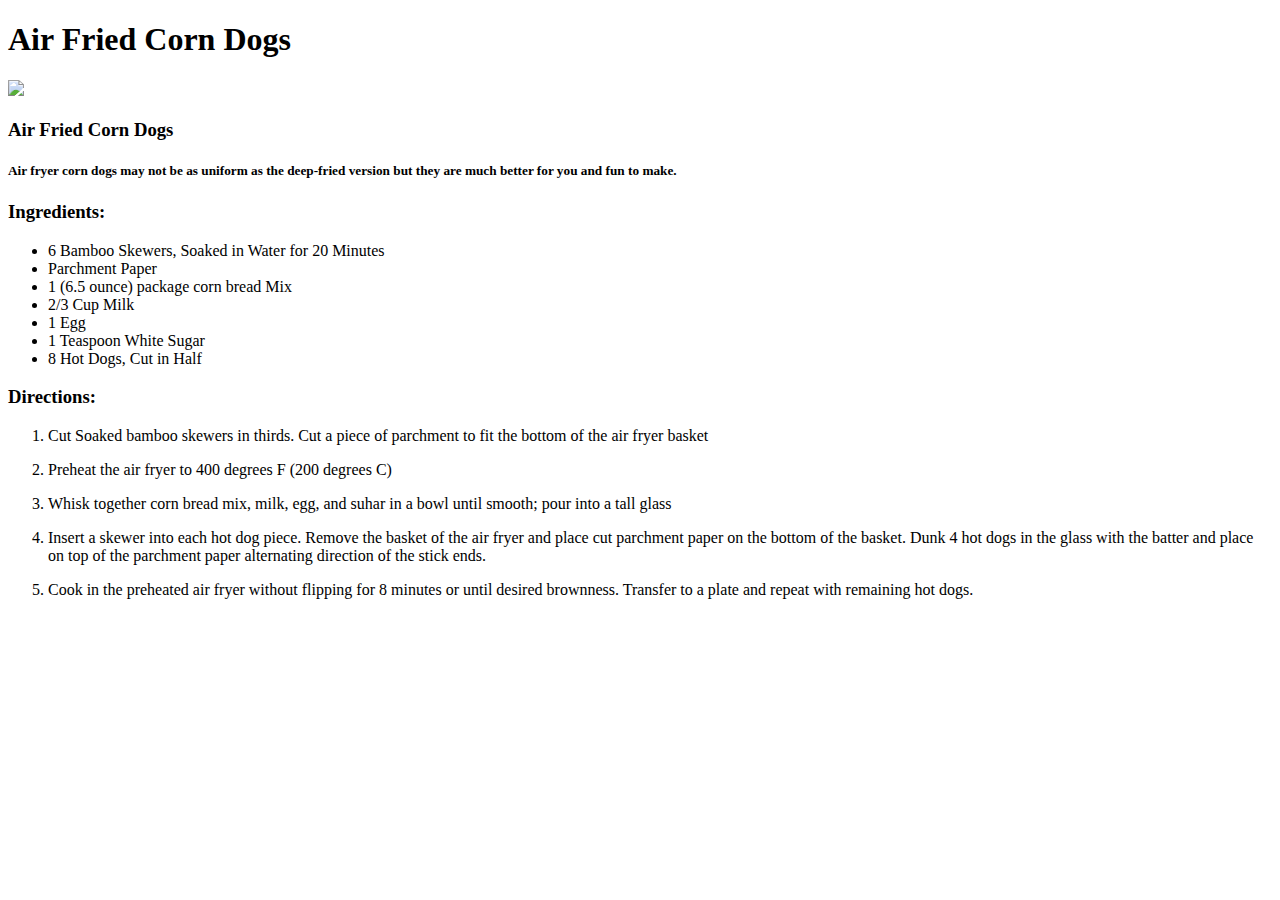
==== Recipes/Air-Fryer-Corn-Dogs.html @ f2ffbe10 "Changes committed, added: * air fryer corn dogs.html State fair corn dogs .html fried oreos .html" ====
<!DOCTYPE html>
    <html lang="en">
    <head>
        <meta charset="UTF-8">
        <meta name="viewport" content="width=device-width, initial-scale=1.0">
        <title>Air Fried Corn Dogs</title>
    </head>
        <body>
            <h1>Air Fried Corn Dogs</h1>
            <img src="/odin-recipe/images/Air Fried Corn Dogs.jpeg">
            <h3>Air Fried Corn Dogs</h3>
            <h5>Air fryer corn dogs may not be as uniform as the deep-fried version but they are much better for you and fun to make.</h5>
        <h3> Ingredients:</h3>
            <ul>
                <li>6 Bamboo Skewers, Soaked in Water for 20 Minutes</li>
                <li>Parchment Paper</li>
                <li>1 (6.5 ounce) package corn bread Mix</li>
                <li>2/3 Cup Milk</li>
                <li>1 Egg</li>
                <li>1 Teaspoon White Sugar</li>
                <li>8 Hot Dogs, Cut in Half</li>
            </ul>
            <h3> Directions:</h3>

<ol>
   <p> <li>Cut Soaked bamboo skewers in thirds. Cut a piece of parchment to fit the bottom of the air fryer basket</li></p>
   <p><li>Preheat the air fryer to 400 degrees F (200 degrees C)</li></p>
   <p> <li>Whisk together corn bread mix, milk, egg, and suhar in a bowl until smooth; pour into a tall glass</li></p>
   <p> <li>Insert a skewer into each hot dog piece. Remove the basket of the air fryer and place cut parchment paper on the bottom of the basket. Dunk 4 hot dogs in the glass with the batter and place on top of the parchment paper alternating direction of the stick ends.</li></p>
   <p> <li>Cook in the preheated air fryer without flipping for 8 minutes or until desired brownness. Transfer to a plate and repeat with remaining hot dogs.</li></p>
</ol>
        
    </body>
    </html>
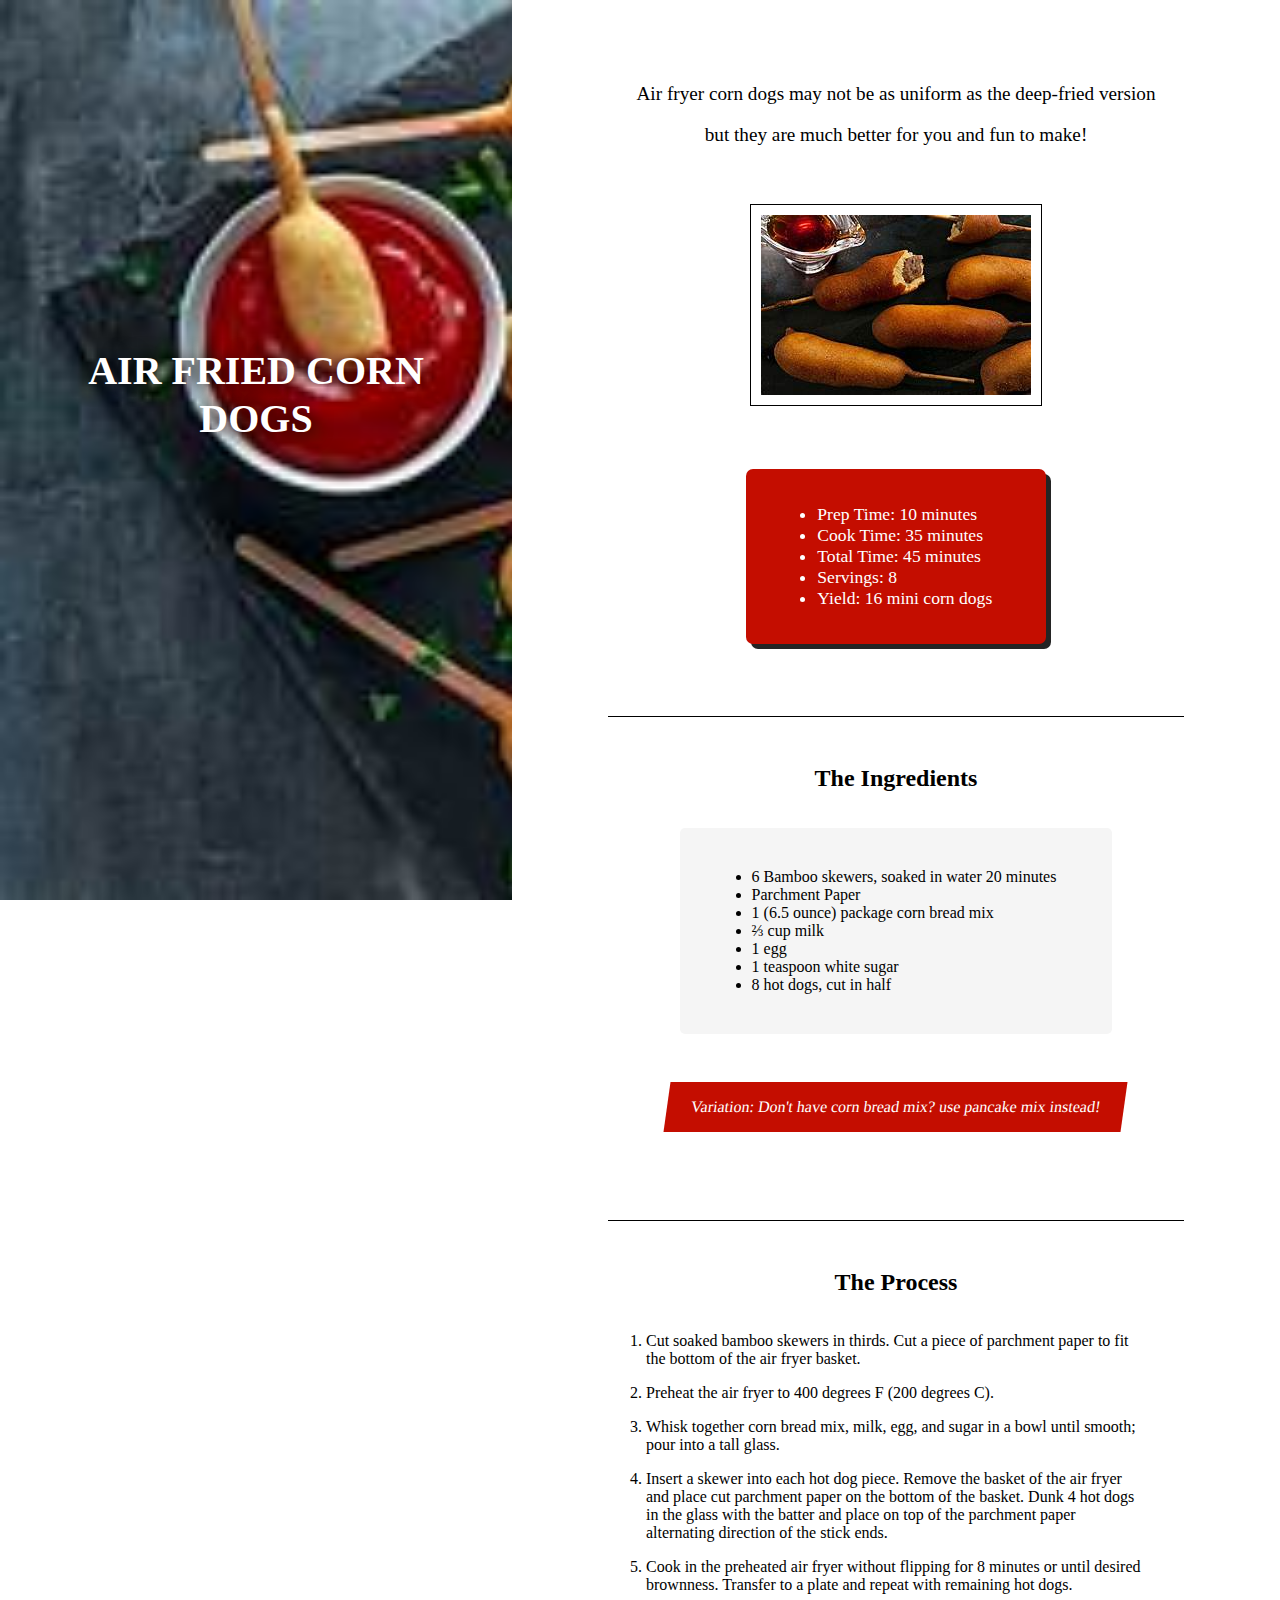
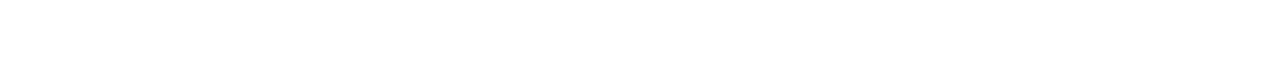
==== commit 482ee638: "AFCStyles.css" ====
--- a/Recipes/Air-Fryer-Corn-Dogs.html
+++ b/Recipes/Air-Fryer-Corn-Dogs.html
@@ -1,34 +1,59 @@
-    <!DOCTYPE html>
-    <html lang="en">
-    <head>
-        <meta charset="UTF-8">
-        <meta name="viewport" content="width=device-width, initial-scale=1.0">
-        <title>Air Fried Corn Dogs</title>
-    </head>
-        <body>
+<!DOCTYPE html>
+<html lang="en">
+<head>
+    <meta charset="UTF-8">
+    <meta name="viewport" content="width=device-width, initial-scale=1.0">
+    <title>Corn Dogs</title>
+    <link rel="stylesheet" type="text/css" href="AFCStyles.css">
+</head>
+<body>
+    <div id="space">
+        <div id="cover">
+            
             <h1>Air Fried Corn Dogs</h1>
-            <img src="/odin-recipe/images/Air Fried Corn Dogs.jpeg">
-            <h3>Air Fried Corn Dogs</h3>
-            <h5>Air fryer corn dogs may not be as uniform as the deep-fried version but they are much better for you and fun to make.</h5>
-        <h3> Ingredients:</h3>
+       </div>
+    
+    </div>
+    
+    <main>
+        <div class="description">
+            <p>Air fryer corn dogs may not be as uniform as the deep-fried version</p>
+            <p>but they are much better for you and fun to make!</p>
+            <figure>
+                <img src="./images/Corn-Dogs.jpeg" alt="Deep Fried Oreo" id="oreo">
+              </figure>
+        </div>
+    
+        <div class="recipe_details">
             <ul>
-                <li>6 Bamboo Skewers, Soaked in Water for 20 Minutes</li>
-                <li>Parchment Paper</li>
-                <li>1 (6.5 ounce) package corn bread Mix</li>
-                <li>2/3 Cup Milk</li>
-                <li>1 Egg</li>
-                <li>1 Teaspoon White Sugar</li>
-                <li>8 Hot Dogs, Cut in Half</li>
+                <li>Prep Time: 10 minutes</li>
+                <li>Cook Time: 35 minutes</li>
+                <li>Total Time: 45 minutes</li>
+                <li>Servings: 8</li> 
+                <li>Yield: 16 mini corn dogs</li>
             </ul>
-            <h3> Directions:</h3>
-
-<ol>
-   <p> <li>Cut Soaked bamboo skewers in thirds. Cut a piece of parchment to fit the bottom of the air fryer basket</li></p>
-   <p><li>Preheat the air fryer to 400 degrees F (200 degrees C)</li></p>
-   <p> <li>Whisk together corn bread mix, milk, egg, and suhar in a bowl until smooth; pour into a tall glass</li></p>
-   <p> <li>Insert a skewer into each hot dog piece. Remove the basket of the air fryer and place cut parchment paper on the bottom of the basket. Dunk 4 hot dogs in the glass with the batter and place on top of the parchment paper alternating direction of the stick ends.</li></p>
-   <p> <li>Cook in the preheated air fryer without flipping for 8 minutes or until desired brownness. Transfer to a plate and repeat with remaining hot dogs.</li></p>
-</ol>
-        
-    </body>
-    </html>+        </div>
+        <h2>The Ingredients</h2>
+        <ul class="ingredients">
+            <li>6 Bamboo skewers, soaked in water 20 minutes</li>
+            <li>Parchment Paper</li>
+            <li>1 (6.5 ounce) package corn bread mix</li>
+            <li>⅔ cup milk</li>
+            <li>1 egg</li>
+            <li>1 teaspoon white sugar</li>
+            <li>8 hot dogs, cut in half</li>
+        </ul>
+    
+        <p class="variation">Variation: Don't have corn bread mix? use pancake mix instead!</p>
+    
+        <h2>The Process</h2>
+        <ol class="instructions">
+            <li>Cut soaked bamboo skewers in thirds. Cut a piece of parchment paper to fit the bottom of the air fryer basket.</li>
+            <li>Preheat the air fryer to 400 degrees F (200 degrees C).</li>
+            <li>Whisk together corn bread mix, milk, egg, and sugar in a bowl until smooth; pour into a tall glass.</li>
+            <li>Insert a skewer into each hot dog piece. Remove the basket of the air fryer and place cut parchment paper on the bottom of the basket. Dunk 4 hot dogs in the glass with the batter and place on top of the parchment paper alternating direction of the stick ends.</li>
+            <li>Cook in the preheated air fryer without flipping for 8 minutes or until desired brownness. Transfer to a plate and repeat with remaining hot dogs.</li>
+        </ol>
+    </main>
+</body>
+</html>--- a/Recipes/AFCStyles.css
+++ b/Recipes/AFCStyles.css
@@ -0,0 +1,146 @@
+* {
+	box-sizing: border-box;
+}
+
+body {
+	margin: 0;
+	text-align: center;
+	font-family: "Poppins";
+	display: grid;
+	grid-template-columns: 40% 55%;
+	grid-gap: 2em;
+}
+
+#space {
+	height: 100vh;
+}
+
+#cover {
+	position: fixed;
+	padding: 20em 2em 0.1em;
+	width: 40%;
+	height: 100vh;
+	background-image: url(./images/Air-Fried-Corn-Dogs.jpeg);
+	background-size: cover;
+	display: flex;
+	flex-direction: column;
+	justify-content: space-between;
+}
+
+main {
+	padding: 4em;
+}
+
+.description {
+	max-width: 700px;
+	margin: 0 auto;
+	font-size: 1.2em;
+}
+
+.recipe_details {
+	background: #c40d00;
+	width: 300px;
+	margin: 0 auto;
+	padding: 2em;
+	color: #fff;
+	border-radius: 7px;
+	font-size: 1.1em;
+	box-shadow: 5px 5px 0 #242424;
+}
+
+.ingredients {
+	background: #f5f5f5;
+	padding: 2.5em 3.5em;
+	border-radius: 5px;
+}
+
+h1 {
+	font-size: 2em;
+	text-transform: uppercase;
+	color: #fff;
+	text-shadow: 1px 1px 20px #000;
+	line-height: 1.2;
+}
+
+h2 {
+	margin: 3em 0 1.5em;
+	border-top: 1px solid #000;
+	padding-top: 2em;
+}
+
+#cover figcaption {
+	position: relative;
+	display: inline-block;
+	background-color: rgba(255, 255, 255, 0.3);
+	padding: 0 0.5em;
+}
+
+figcaption {
+	font-size: 0.8em;
+	font-style: italic;
+}
+
+main figure {
+	margin: 3em 0;
+}
+
+img {
+	margin: 0;
+	max-width: 100%;
+	border: 1px solid #000;
+	padding: 10px;
+}
+
+ul,
+ol {
+	text-align: left;
+	margin: 0 auto;
+	padding: 0;
+	max-width: 500px;
+	display: inline-block;
+}
+
+ol li {
+	margin-bottom: 1em;
+}
+
+ul li {
+	margin-bottom: 0;
+	margin-left: 1em;
+}
+
+.variation {
+	display: inline-block;
+	margin-top: 3em;
+	background: #c40d00;
+	padding: 1em 1.5em;
+	color: #fff;
+	transform: skewX(-8deg);
+}
+
+@media (max-width: 768px) {
+	
+	body {
+		grid-auto-flow: row;
+		grid-template-columns: 1fr;
+	}
+	
+	#space {
+		height: 500px;
+	}
+	
+	#cover {
+		position: absolute;
+		height: 500px;
+		width: 100%;
+		padding-top: 12em;
+	}
+	
+	main {
+		padding: 1em 4em 4em;
+	}
+}
+
+h1 {
+	font-size: 2.5em;
+}